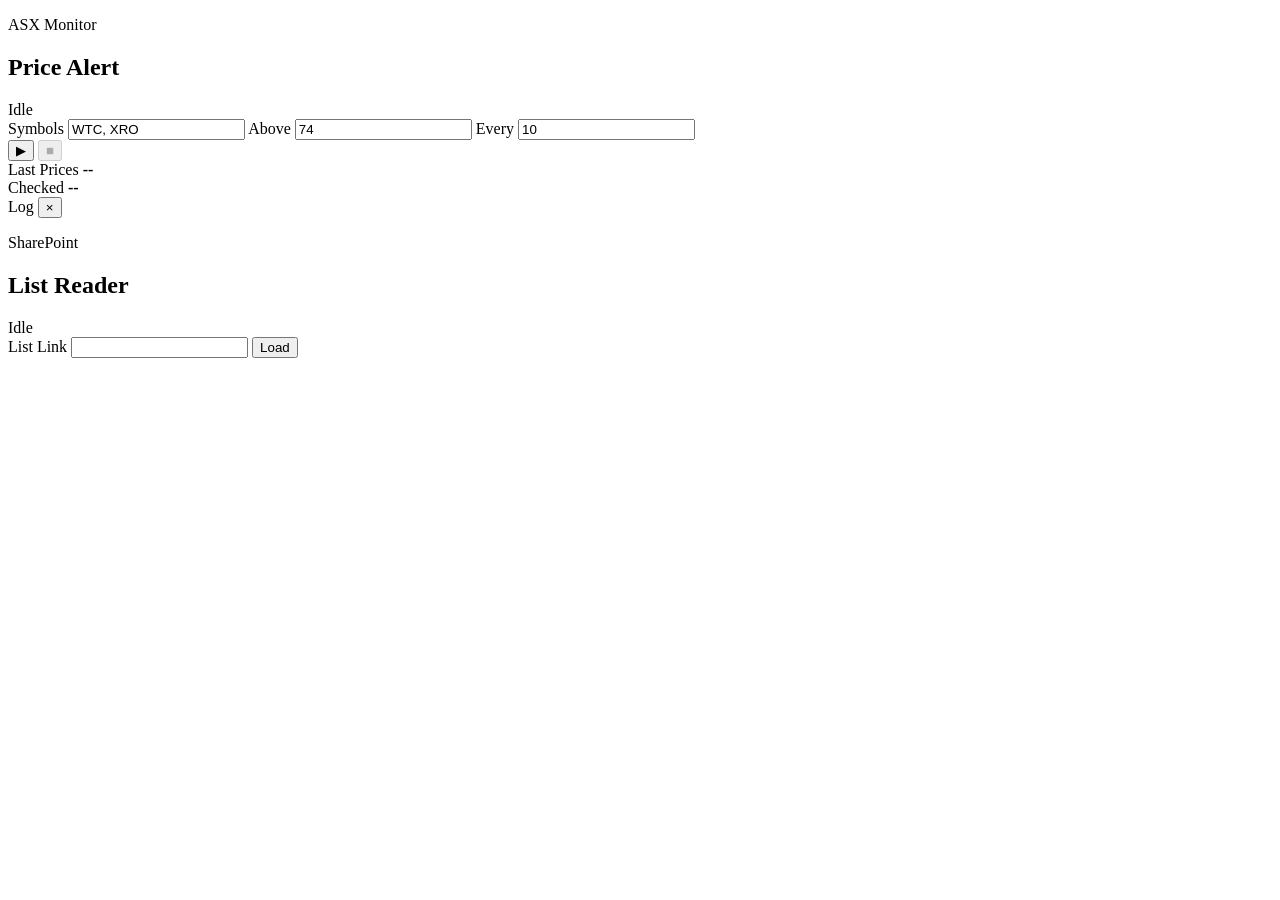
==== ASX Stock tracker/index.html @ 2419268d "Rename index.html to ASX Stock tracker/index.html" ====
<!doctype html>
<html lang="en">
<head>
  <meta charset="utf-8">
  <meta name="viewport" content="width=device-width, initial-scale=1">
  <title>ASX Price Monitor</title>
  <link rel="stylesheet" href="styles.css?v=20260626-7">
</head>
<body>
  <main class="app-shell">
    <section class="monitor-panel" aria-labelledby="app-title">
      <div class="panel-header">
        <div>
          <p class="eyebrow">ASX Monitor</p>
          <h1 id="app-title">Price Alert</h1>
        </div>
        <div class="status-pill" id="status-pill">Idle</div>
      </div>

      <form id="settings-form" class="settings-grid">
        <label>
          <span>Symbols</span>
          <input id="symbol-input" name="symbol" value="WTC, XRO" autocomplete="off" spellcheck="false">
        </label>

        <label>
          <span>Above</span>
          <input id="threshold-input" name="threshold" type="number" value="74" min="0" step="0.01">
        </label>

        <label>
          <span>Every</span>
          <input id="interval-input" name="interval" type="number" value="10" min="10" step="1">
        </label>

        <div class="actions" aria-label="Monitor controls">
          <button id="start-button" type="submit" title="Start monitoring" aria-label="Start monitoring">
            <span aria-hidden="true">▶</span>
          </button>
          <button id="stop-button" type="button" title="Stop monitoring" aria-label="Stop monitoring" disabled>
            <span aria-hidden="true">■</span>
          </button>
        </div>
      </form>

      <div class="price-strip" aria-live="polite">
        <div>
          <span class="metric-label">Last Prices</span>
          <strong id="price-output">--</strong>
        </div>
        <div>
          <span class="metric-label">Checked</span>
          <strong id="checked-output">--</strong>
        </div>
      </div>

      <div id="alert-banner" class="alert-banner" hidden></div>

      <section class="log-panel" aria-label="Monitor log">
        <div class="log-header">
          <span>Log</span>
          <button id="clear-log-button" type="button" title="Clear log" aria-label="Clear log">×</button>
        </div>
        <ol id="log-output"></ol>
      </section>
    </section>

    <section class="sharepoint-panel" aria-labelledby="sharepoint-title">
        <div class="panel-header">
          <div>
            <p class="eyebrow">SharePoint</p>
            <h2 id="sharepoint-title">List Reader</h2>
          </div>
          <div class="status-pill" id="sharepoint-status">Idle</div>
        </div>

        <form id="sharepoint-form" class="sharepoint-form">
          <label>
            <span>List Link</span>
            <input id="sharepoint-link-input" name="sharepointLink" type="url" autocomplete="off" spellcheck="false">
          </label>

          <button id="sharepoint-load-button" type="submit">Load</button>
        </form>

        <div id="sharepoint-message" class="sharepoint-message" hidden></div>
        <div class="sharepoint-table-wrap">
          <table id="sharepoint-table"></table>
        </div>
    </section>
  </main>

  <script src="app.js?v=20260626-7"></script>
</body>
</html>
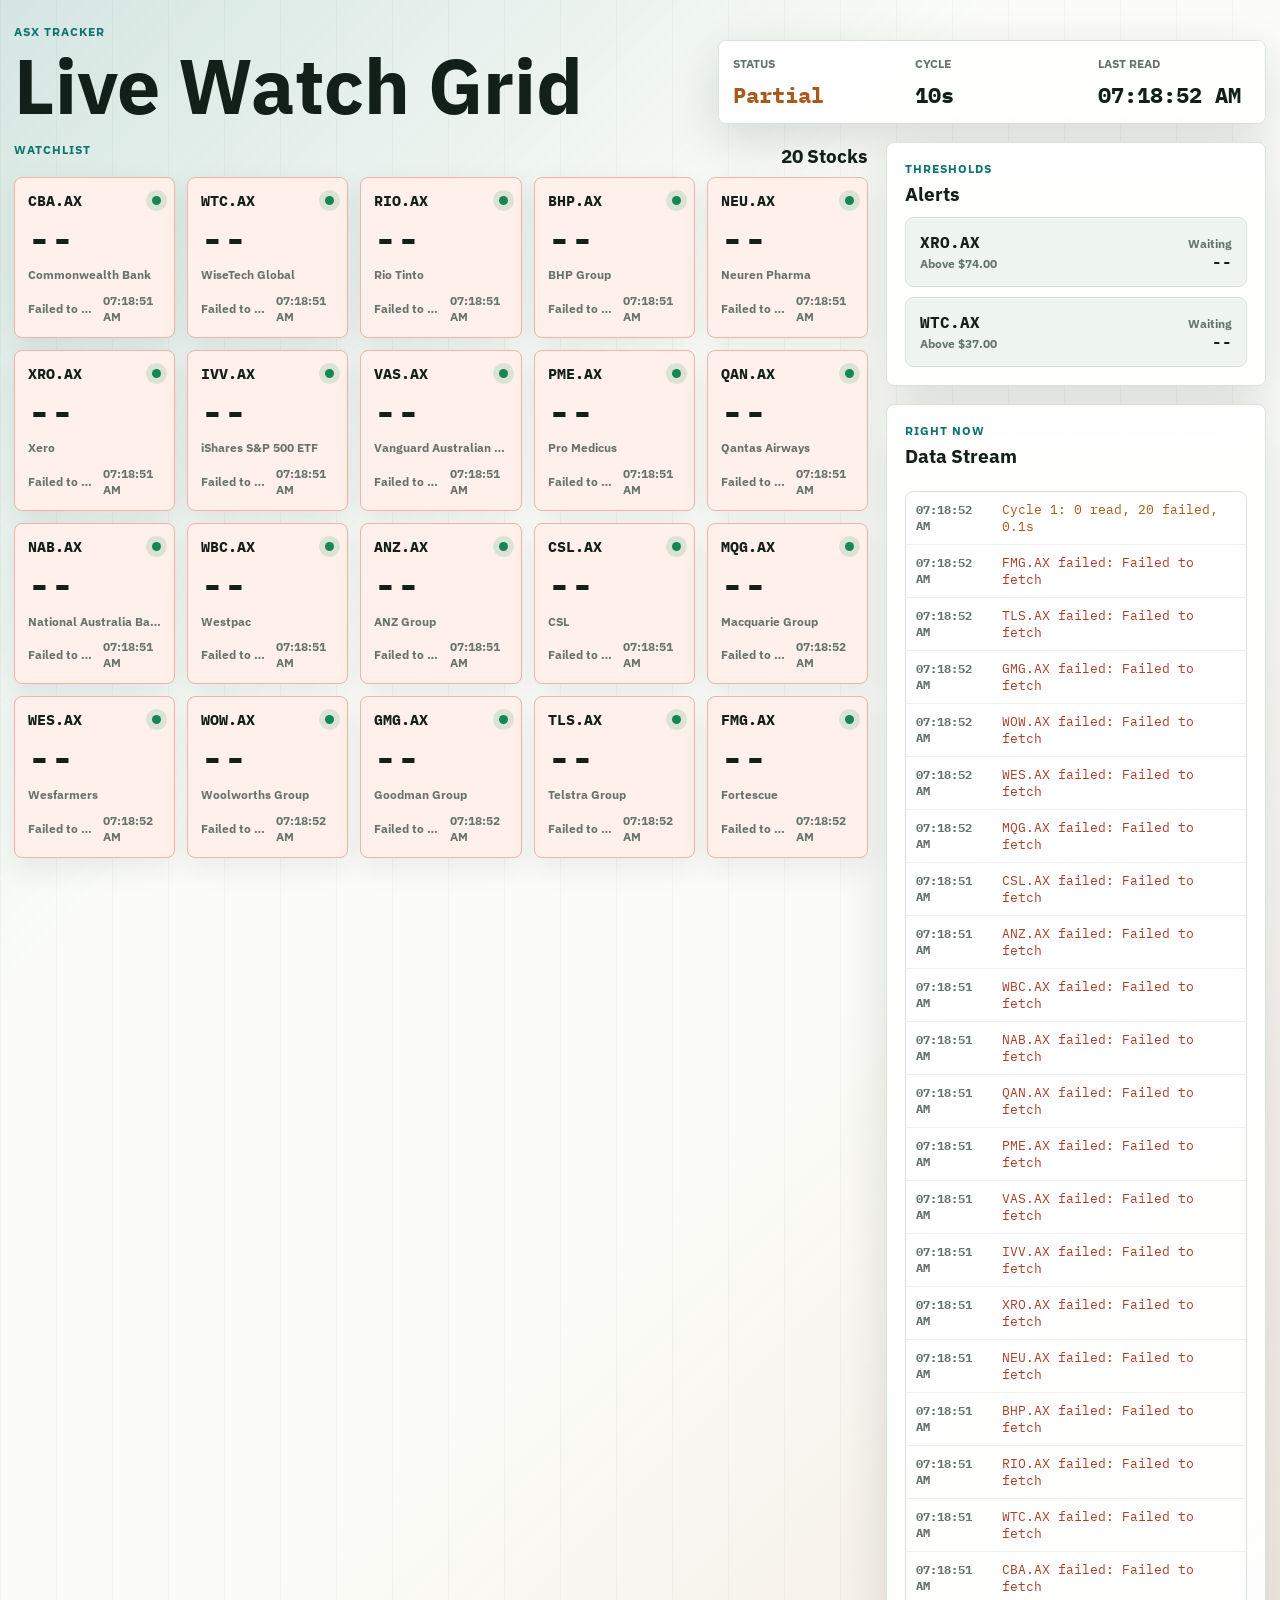
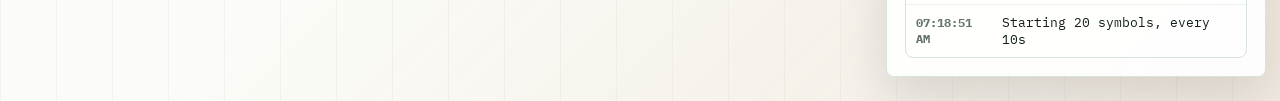
==== commit 9d05648d: "patch 9" ====
--- a/ASX Stock tracker/index.html
+++ b/ASX Stock tracker/index.html
@@ -3,93 +3,63 @@
 <head>
   <meta charset="utf-8">
   <meta name="viewport" content="width=device-width, initial-scale=1">
-  <title>ASX Price Monitor</title>
-  <link rel="stylesheet" href="styles.css?v=20260626-7">
+  <title>ASX Stock Tracker</title>
+  <link rel="preconnect" href="https://fonts.googleapis.com">
+  <link rel="preconnect" href="https://fonts.gstatic.com" crossorigin>
+  <link href="https://fonts.googleapis.com/css2?family=IBM+Plex+Mono:wght@500;600;700&family=IBM+Plex+Sans:wght@500;600;700;800&display=swap" rel="stylesheet">
+  <link rel="stylesheet" href="styles.css?v=20260628-1">
+  <script type="module" src="app.js?v=20260628-1"></script>
 </head>
 <body>
-  <main class="app-shell">
-    <section class="monitor-panel" aria-labelledby="app-title">
-      <div class="panel-header">
+  <main class="dashboard-shell">
+    <header class="top-bar">
+      <div>
+        <p class="eyebrow">ASX Tracker</p>
+        <h1>Live Watch Grid</h1>
+      </div>
+      <div class="run-strip" aria-live="polite">
         <div>
-          <p class="eyebrow">ASX Monitor</p>
-          <h1 id="app-title">Price Alert</h1>
-        </div>
-        <div class="status-pill" id="status-pill">Idle</div>
-      </div>
-
-      <form id="settings-form" class="settings-grid">
-        <label>
-          <span>Symbols</span>
-          <input id="symbol-input" name="symbol" value="WTC, XRO" autocomplete="off" spellcheck="false">
-        </label>
-
-        <label>
-          <span>Above</span>
-          <input id="threshold-input" name="threshold" type="number" value="74" min="0" step="0.01">
-        </label>
-
-        <label>
-          <span>Every</span>
-          <input id="interval-input" name="interval" type="number" value="10" min="10" step="1">
-        </label>
-
-        <div class="actions" aria-label="Monitor controls">
-          <button id="start-button" type="submit" title="Start monitoring" aria-label="Start monitoring">
-            <span aria-hidden="true">▶</span>
-          </button>
-          <button id="stop-button" type="button" title="Stop monitoring" aria-label="Stop monitoring" disabled>
-            <span aria-hidden="true">■</span>
-          </button>
-        </div>
-      </form>
-
-      <div class="price-strip" aria-live="polite">
-        <div>
-          <span class="metric-label">Last Prices</span>
-          <strong id="price-output">--</strong>
+          <span>Status</span>
+          <strong id="run-status">Starting</strong>
         </div>
         <div>
-          <span class="metric-label">Checked</span>
-          <strong id="checked-output">--</strong>
+          <span>Cycle</span>
+          <strong>10s</strong>
+        </div>
+        <div>
+          <span>Last Read</span>
+          <strong id="last-read-output">--</strong>
         </div>
       </div>
+    </header>
 
-      <div id="alert-banner" class="alert-banner" hidden></div>
+    <div class="dashboard-layout">
+      <section class="stock-board" aria-labelledby="stock-grid-title">
+        <div class="section-heading">
+          <p class="eyebrow">Watchlist</p>
+          <h2 id="stock-grid-title">20 Stocks</h2>
+        </div>
+        <div id="stock-grid" class="stock-grid" aria-live="polite"></div>
+      </section>
 
-      <section class="log-panel" aria-label="Monitor log">
-        <div class="log-header">
-          <span>Log</span>
-          <button id="clear-log-button" type="button" title="Clear log" aria-label="Clear log">×</button>
-        </div>
-        <ol id="log-output"></ol>
-      </section>
-    </section>
+      <aside class="side-rail">
+        <section class="alert-panel" aria-labelledby="alert-title">
+          <div class="section-heading compact">
+            <p class="eyebrow">Thresholds</p>
+            <h2 id="alert-title">Alerts</h2>
+          </div>
+          <div id="alert-list" class="alert-list" aria-live="polite"></div>
+        </section>
 
-    <section class="sharepoint-panel" aria-labelledby="sharepoint-title">
-        <div class="panel-header">
-          <div>
-            <p class="eyebrow">SharePoint</p>
-            <h2 id="sharepoint-title">List Reader</h2>
+        <section class="stream-panel" aria-labelledby="stream-title">
+          <div class="section-heading compact">
+            <p class="eyebrow">Right Now</p>
+            <h2 id="stream-title">Data Stream</h2>
           </div>
-          <div class="status-pill" id="sharepoint-status">Idle</div>
-        </div>
-
-        <form id="sharepoint-form" class="sharepoint-form">
-          <label>
-            <span>List Link</span>
-            <input id="sharepoint-link-input" name="sharepointLink" type="url" autocomplete="off" spellcheck="false">
-          </label>
-
-          <button id="sharepoint-load-button" type="submit">Load</button>
-        </form>
-
-        <div id="sharepoint-message" class="sharepoint-message" hidden></div>
-        <div class="sharepoint-table-wrap">
-          <table id="sharepoint-table"></table>
-        </div>
-    </section>
+          <ol id="stream-log" class="stream-log" aria-live="polite"></ol>
+        </section>
+      </aside>
+    </div>
   </main>
-
-  <script src="app.js?v=20260626-7"></script>
 </body>
-</html>
+</html>
--- a/ASX Stock tracker/styles.css
+++ b/ASX Stock tracker/styles.css
@@ -0,0 +1,384 @@
+:root {
+  color-scheme: light;
+  --ink: #132019;
+  --muted: #65756b;
+  --line: #d9e3dd;
+  --paper: #fbfcf8;
+  --panel: rgba(255, 255, 255, 0.92);
+  --tile: #ffffff;
+  --wash: #eef5ef;
+  --green: #168557;
+  --green-soft: rgba(31, 161, 93, 0.22);
+  --teal: #0c746d;
+  --amber: #a75a1b;
+  --amber-soft: #fff3df;
+  --red: #a83f2b;
+  --red-soft: #fff0eb;
+  --shadow: 0 18px 50px rgba(19, 32, 25, 0.14);
+  font-family: "IBM Plex Sans", "Trebuchet MS", sans-serif;
+  background: #f3f6ef;
+  color: var(--ink);
+}
+
+* {
+  box-sizing: border-box;
+}
+
+body {
+  min-height: 100vh;
+  margin: 0;
+  background:
+    linear-gradient(135deg, rgba(12, 116, 109, 0.16), transparent 34%),
+    linear-gradient(315deg, rgba(186, 104, 49, 0.12), transparent 38%),
+    repeating-linear-gradient(90deg, rgba(19, 32, 25, 0.035) 0 1px, transparent 1px 56px),
+    var(--paper);
+}
+
+.dashboard-shell {
+  width: min(1500px, calc(100% - 28px));
+  min-height: 100vh;
+  margin: 0 auto;
+  padding: 24px 0;
+}
+
+.top-bar {
+  display: grid;
+  grid-template-columns: minmax(260px, 1fr) minmax(420px, 0.8fr);
+  gap: 18px;
+  align-items: end;
+  margin-bottom: 18px;
+}
+
+.eyebrow {
+  margin: 0 0 8px;
+  color: var(--teal);
+  font-size: 0.76rem;
+  font-weight: 800;
+  letter-spacing: 0.08em;
+  text-transform: uppercase;
+}
+
+h1,
+h2 {
+  margin: 0;
+  line-height: 1;
+  letter-spacing: 0;
+}
+
+h1 {
+  font-size: clamp(2.4rem, 6vw, 5.5rem);
+}
+
+h2 {
+  font-size: 1.2rem;
+}
+
+.run-strip,
+.alert-panel,
+.stream-panel {
+  border: 1px solid var(--line);
+  border-radius: 8px;
+  background: var(--panel);
+  box-shadow: var(--shadow);
+}
+
+.run-strip {
+  display: grid;
+  grid-template-columns: repeat(3, minmax(0, 1fr));
+  gap: 1px;
+  overflow: hidden;
+}
+
+.run-strip div {
+  display: grid;
+  gap: 6px;
+  min-height: 82px;
+  padding: 14px;
+  background: rgba(255, 255, 255, 0.74);
+}
+
+.run-strip span,
+.stream-time,
+.stock-name,
+.stock-status,
+.stock-time,
+.alert-row span {
+  color: var(--muted);
+  font-size: 0.78rem;
+  font-weight: 700;
+}
+
+.run-strip span {
+  text-transform: uppercase;
+}
+
+.run-strip strong {
+  align-self: end;
+  font-family: "IBM Plex Mono", monospace;
+  font-size: 1.35rem;
+}
+
+#run-status[data-state="reading"] {
+  color: var(--teal);
+}
+
+#run-status[data-state="live"] {
+  color: var(--green);
+}
+
+#run-status[data-state="warn"] {
+  color: var(--amber);
+}
+
+.dashboard-layout {
+  display: grid;
+  grid-template-columns: minmax(0, 1fr) minmax(320px, 380px);
+  gap: 18px;
+  align-items: stretch;
+}
+
+.stock-board {
+  min-width: 0;
+}
+
+.section-heading {
+  display: flex;
+  align-items: end;
+  justify-content: space-between;
+  gap: 16px;
+  margin-bottom: 12px;
+}
+
+.section-heading.compact {
+  display: block;
+}
+
+.stock-grid {
+  display: grid;
+  grid-template-columns: repeat(auto-fill, minmax(148px, 1fr));
+  gap: 12px;
+}
+
+.stock-tile {
+  position: relative;
+  display: flex;
+  aspect-ratio: 1 / 1;
+  min-width: 0;
+  flex-direction: column;
+  justify-content: space-between;
+  overflow: hidden;
+  border: 1px solid var(--line);
+  border-radius: 8px;
+  background: var(--tile);
+  padding: 13px;
+  box-shadow: 0 10px 28px rgba(19, 32, 25, 0.08);
+}
+
+.stock-tile::before {
+  position: absolute;
+  inset: 0;
+  pointer-events: none;
+  content: "";
+  opacity: 0;
+}
+
+.stock-tile.is-reading::before {
+  animation: read-flash 900ms ease-out;
+  background: var(--green-soft);
+}
+
+.stock-tile.has-error {
+  border-color: #efb4a5;
+  background: var(--red-soft);
+}
+
+.tile-topline,
+.tile-footline {
+  display: flex;
+  align-items: center;
+  justify-content: space-between;
+  gap: 8px;
+}
+
+.stock-symbol {
+  font-family: "IBM Plex Mono", monospace;
+  font-size: 0.92rem;
+  font-weight: 800;
+}
+
+.read-dot {
+  width: 9px;
+  height: 9px;
+  flex: 0 0 auto;
+  border-radius: 50%;
+  background: #b9c8bf;
+}
+
+.stock-tile.is-reading .read-dot {
+  background: var(--green);
+  box-shadow: 0 0 0 6px rgba(31, 161, 93, 0.16);
+}
+
+.stock-price {
+  display: block;
+  margin-bottom: 8px;
+  font-family: "IBM Plex Mono", monospace;
+  font-size: clamp(1.7rem, 3vw, 2.45rem);
+  line-height: 1;
+  letter-spacing: 0;
+}
+
+.stock-name {
+  display: block;
+  overflow: hidden;
+  text-overflow: ellipsis;
+  white-space: nowrap;
+}
+
+.stock-status,
+.stock-time {
+  min-width: 0;
+}
+
+.stock-status {
+  overflow: hidden;
+  text-overflow: ellipsis;
+  white-space: nowrap;
+}
+
+.side-rail {
+  display: grid;
+  min-height: calc(100vh - 150px);
+  grid-template-rows: auto minmax(0, 1fr);
+  gap: 18px;
+}
+
+.alert-panel,
+.stream-panel {
+  padding: 18px;
+}
+
+.alert-list {
+  display: grid;
+  gap: 10px;
+  margin-top: 14px;
+}
+
+.alert-row {
+  display: grid;
+  grid-template-columns: 1fr auto;
+  gap: 14px;
+  align-items: center;
+  padding: 14px;
+  border: 1px solid var(--line);
+  border-radius: 8px;
+  background: var(--wash);
+}
+
+.alert-row strong {
+  display: block;
+  font-family: "IBM Plex Mono", monospace;
+}
+
+.alert-row.is-crossed {
+  border-color: #efb4a5;
+  background: var(--red-soft);
+}
+
+.alert-row.is-crossed .alert-state,
+.alert-row.is-crossed .alert-price {
+  color: var(--red);
+}
+
+.alert-row > div:last-child {
+  text-align: right;
+}
+
+.stream-panel {
+  display: flex;
+  min-height: 0;
+  flex-direction: column;
+}
+
+.stream-log {
+  min-height: 0;
+  max-height: 100%;
+  margin: 14px 0 0;
+  padding: 0;
+  overflow: auto;
+  list-style: none;
+  border: 1px solid var(--line);
+  border-radius: 8px;
+  background: rgba(255, 255, 255, 0.78);
+}
+
+.stream-log li {
+  display: grid;
+  grid-template-columns: 76px 1fr;
+  gap: 10px;
+  padding: 9px 10px;
+  border-bottom: 1px solid #edf2ee;
+  font-family: "IBM Plex Mono", monospace;
+  font-size: 0.82rem;
+}
+
+.stream-log li:last-child {
+  border-bottom: 0;
+}
+
+.stream-log li[data-state="error"] {
+  color: var(--red);
+}
+
+.stream-log li[data-state="warn"] {
+  color: var(--amber);
+}
+
+@keyframes read-flash {
+  0% {
+    opacity: 0;
+  }
+  12% {
+    opacity: 1;
+  }
+  100% {
+    opacity: 0;
+  }
+}
+
+@media (max-width: 1080px) {
+  .top-bar,
+  .dashboard-layout {
+    grid-template-columns: 1fr;
+  }
+
+  .side-rail {
+    min-height: 0;
+    grid-template-columns: 1fr 1fr;
+    grid-template-rows: auto;
+  }
+}
+
+@media (max-width: 720px) {
+  .dashboard-shell {
+    width: min(100% - 18px, 1500px);
+    padding: 10px 0;
+  }
+
+  .run-strip,
+  .side-rail {
+    grid-template-columns: 1fr;
+  }
+
+  .stock-grid {
+    grid-template-columns: repeat(2, minmax(0, 1fr));
+  }
+
+  .stock-tile {
+    padding: 11px;
+  }
+
+  .stock-price {
+    font-size: 1.55rem;
+  }
+}
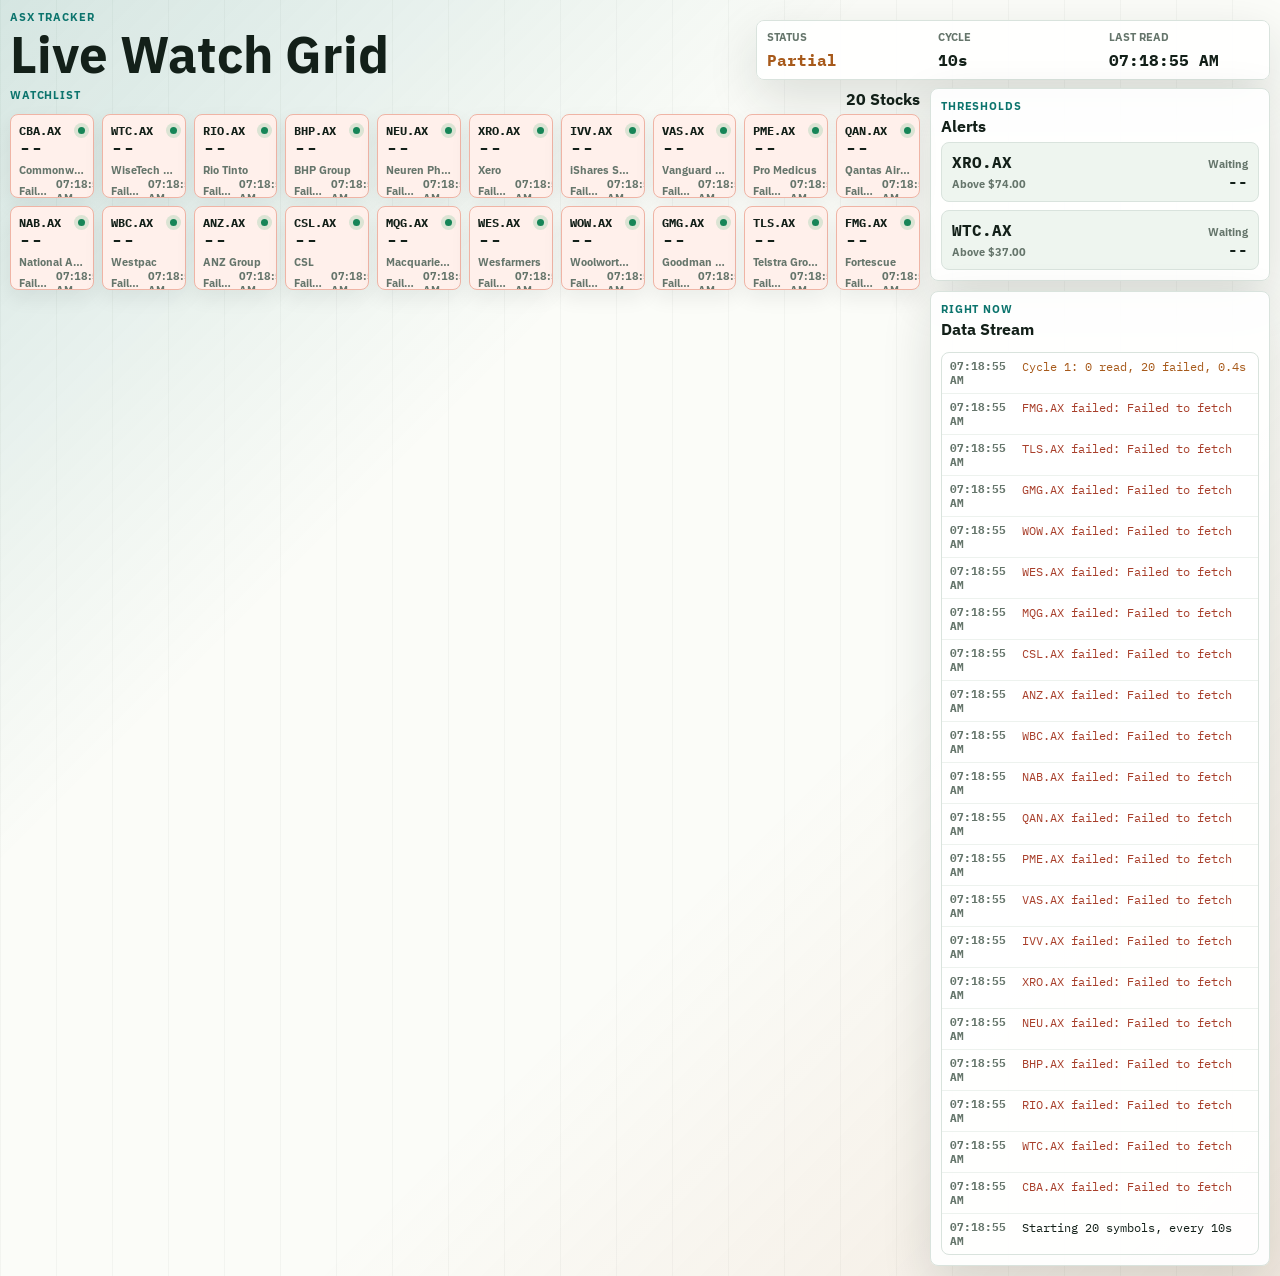
==== commit dd362fb5: "patch 10" ====
--- a/ASX Stock tracker/index.html
+++ b/ASX Stock tracker/index.html
@@ -7,8 +7,8 @@
   <link rel="preconnect" href="https://fonts.googleapis.com">
   <link rel="preconnect" href="https://fonts.gstatic.com" crossorigin>
   <link href="https://fonts.googleapis.com/css2?family=IBM+Plex+Mono:wght@500;600;700&family=IBM+Plex+Sans:wght@500;600;700;800&display=swap" rel="stylesheet">
-  <link rel="stylesheet" href="styles.css?v=20260628-1">
-  <script type="module" src="app.js?v=20260628-1"></script>
+  <link rel="stylesheet" href="styles.css?v=20260628-2">
+  <script type="module" src="app.js?v=20260628-2"></script>
 </head>
 <body>
   <main class="dashboard-shell">
--- a/ASX Stock tracker/styles.css
+++ b/ASX Stock tracker/styles.css
@@ -35,24 +35,24 @@
 }
 
 .dashboard-shell {
-  width: min(1500px, calc(100% - 28px));
+  width: min(1620px, calc(100% - 20px));
   min-height: 100vh;
   margin: 0 auto;
-  padding: 24px 0;
+  padding: 10px 0;
 }
 
 .top-bar {
   display: grid;
-  grid-template-columns: minmax(260px, 1fr) minmax(420px, 0.8fr);
-  gap: 18px;
+  grid-template-columns: minmax(220px, 1fr) minmax(360px, 0.7fr);
+  gap: 12px;
   align-items: end;
-  margin-bottom: 18px;
+  margin-bottom: 8px;
 }
 
 .eyebrow {
-  margin: 0 0 8px;
+  margin: 0 0 5px;
   color: var(--teal);
-  font-size: 0.76rem;
+  font-size: 0.68rem;
   font-weight: 800;
   letter-spacing: 0.08em;
   text-transform: uppercase;
@@ -66,11 +66,11 @@
 }
 
 h1 {
-  font-size: clamp(2.4rem, 6vw, 5.5rem);
+  font-size: clamp(2rem, 4vw, 3.6rem);
 }
 
 h2 {
-  font-size: 1.2rem;
+  font-size: 1rem;
 }
 
 .run-strip,
@@ -91,9 +91,9 @@
 
 .run-strip div {
   display: grid;
-  gap: 6px;
-  min-height: 82px;
-  padding: 14px;
+  gap: 4px;
+  min-height: 58px;
+  padding: 9px 10px;
   background: rgba(255, 255, 255, 0.74);
 }
 
@@ -104,7 +104,7 @@
 .stock-time,
 .alert-row span {
   color: var(--muted);
-  font-size: 0.78rem;
+  font-size: 0.7rem;
   font-weight: 700;
 }
 
@@ -115,7 +115,7 @@
 .run-strip strong {
   align-self: end;
   font-family: "IBM Plex Mono", monospace;
-  font-size: 1.35rem;
+  font-size: 1.02rem;
 }
 
 #run-status[data-state="reading"] {
@@ -132,8 +132,8 @@
 
 .dashboard-layout {
   display: grid;
-  grid-template-columns: minmax(0, 1fr) minmax(320px, 380px);
-  gap: 18px;
+  grid-template-columns: minmax(0, 1fr) minmax(290px, 340px);
+  gap: 10px;
   align-items: stretch;
 }
 
@@ -145,8 +145,8 @@
   display: flex;
   align-items: end;
   justify-content: space-between;
-  gap: 16px;
-  margin-bottom: 12px;
+  gap: 10px;
+  margin-bottom: 7px;
 }
 
 .section-heading.compact {
@@ -155,8 +155,8 @@
 
 .stock-grid {
   display: grid;
-  grid-template-columns: repeat(auto-fill, minmax(148px, 1fr));
-  gap: 12px;
+  grid-template-columns: repeat(10, minmax(0, 1fr));
+  gap: 8px;
 }
 
 .stock-tile {
@@ -170,8 +170,8 @@
   border: 1px solid var(--line);
   border-radius: 8px;
   background: var(--tile);
-  padding: 13px;
-  box-shadow: 0 10px 28px rgba(19, 32, 25, 0.08);
+  padding: 8px;
+  box-shadow: 0 8px 20px rgba(19, 32, 25, 0.07);
 }
 
 .stock-tile::before {
@@ -197,18 +197,18 @@
   display: flex;
   align-items: center;
   justify-content: space-between;
-  gap: 8px;
+  gap: 6px;
 }
 
 .stock-symbol {
   font-family: "IBM Plex Mono", monospace;
-  font-size: 0.92rem;
+  font-size: 0.76rem;
   font-weight: 800;
 }
 
 .read-dot {
-  width: 9px;
-  height: 9px;
+  width: 7px;
+  height: 7px;
   flex: 0 0 auto;
   border-radius: 50%;
   background: #b9c8bf;
@@ -216,14 +216,14 @@
 
 .stock-tile.is-reading .read-dot {
   background: var(--green);
-  box-shadow: 0 0 0 6px rgba(31, 161, 93, 0.16);
+  box-shadow: 0 0 0 4px rgba(31, 161, 93, 0.16);
 }
 
 .stock-price {
   display: block;
-  margin-bottom: 8px;
-  font-family: "IBM Plex Mono", monospace;
-  font-size: clamp(1.7rem, 3vw, 2.45rem);
+  margin-bottom: 5px;
+  font-family: "IBM Plex Mono", monospace;
+  font-size: clamp(1.05rem, 1.55vw, 1.55rem);
   line-height: 1;
   letter-spacing: 0;
 }
@@ -248,28 +248,28 @@
 
 .side-rail {
   display: grid;
-  min-height: calc(100vh - 150px);
+  min-height: calc(100vh - 86px);
   grid-template-rows: auto minmax(0, 1fr);
-  gap: 18px;
+  gap: 10px;
 }
 
 .alert-panel,
 .stream-panel {
-  padding: 18px;
+  padding: 10px;
 }
 
 .alert-list {
   display: grid;
+  gap: 8px;
+  margin-top: 8px;
+}
+
+.alert-row {
+  display: grid;
+  grid-template-columns: 1fr auto;
   gap: 10px;
-  margin-top: 14px;
-}
-
-.alert-row {
-  display: grid;
-  grid-template-columns: 1fr auto;
-  gap: 14px;
   align-items: center;
-  padding: 14px;
+  padding: 9px 10px;
   border: 1px solid var(--line);
   border-radius: 8px;
   background: var(--wash);
@@ -303,7 +303,7 @@
 .stream-log {
   min-height: 0;
   max-height: 100%;
-  margin: 14px 0 0;
+  margin: 8px 0 0;
   padding: 0;
   overflow: auto;
   list-style: none;
@@ -314,12 +314,12 @@
 
 .stream-log li {
   display: grid;
-  grid-template-columns: 76px 1fr;
-  gap: 10px;
-  padding: 9px 10px;
+  grid-template-columns: 64px 1fr;
+  gap: 8px;
+  padding: 6px 8px;
   border-bottom: 1px solid #edf2ee;
   font-family: "IBM Plex Mono", monospace;
-  font-size: 0.82rem;
+  font-size: 0.72rem;
 }
 
 .stream-log li:last-child {
@@ -357,6 +357,10 @@
     grid-template-columns: 1fr 1fr;
     grid-template-rows: auto;
   }
+
+  .stock-grid {
+    grid-template-columns: repeat(auto-fill, minmax(116px, 1fr));
+  }
 }
 
 @media (max-width: 720px) {
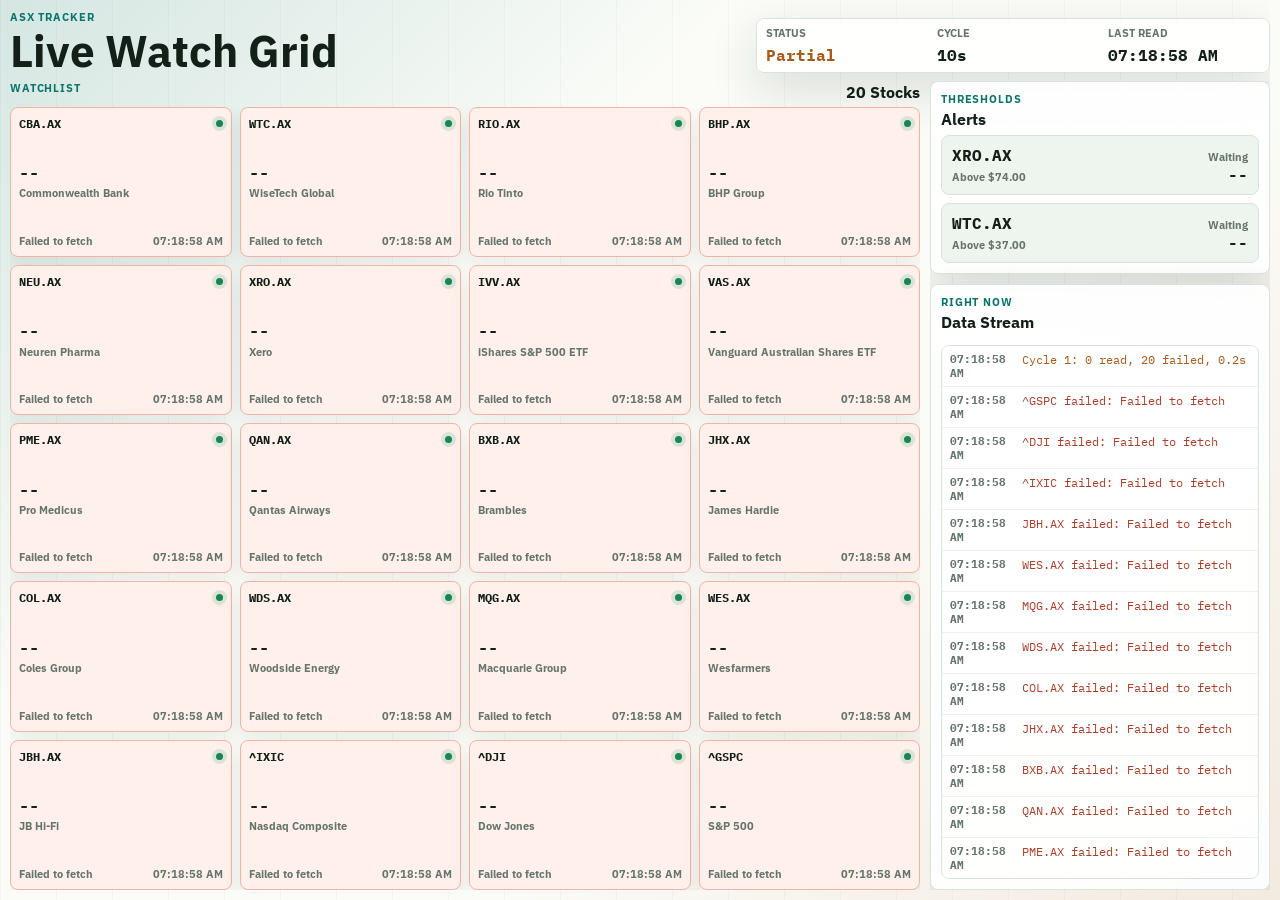
==== commit 86cbed79: "patch 11" ====
--- a/ASX Stock tracker/index.html
+++ b/ASX Stock tracker/index.html
@@ -7,8 +7,8 @@
   <link rel="preconnect" href="https://fonts.googleapis.com">
   <link rel="preconnect" href="https://fonts.gstatic.com" crossorigin>
   <link href="https://fonts.googleapis.com/css2?family=IBM+Plex+Mono:wght@500;600;700&family=IBM+Plex+Sans:wght@500;600;700;800&display=swap" rel="stylesheet">
-  <link rel="stylesheet" href="styles.css?v=20260628-2">
-  <script type="module" src="app.js?v=20260628-2"></script>
+  <link rel="stylesheet" href="styles.css?v=20260628-3">
+  <script type="module" src="app.js?v=20260628-3"></script>
 </head>
 <body>
   <main class="dashboard-shell">
--- a/ASX Stock tracker/styles.css
+++ b/ASX Stock tracker/styles.css
@@ -24,9 +24,15 @@
   box-sizing: border-box;
 }
 
+html {
+  height: 100%;
+  overflow: hidden;
+}
+
 body {
-  min-height: 100vh;
+  height: 100%;
   margin: 0;
+  overflow: hidden;
   background:
     linear-gradient(135deg, rgba(12, 116, 109, 0.16), transparent 34%),
     linear-gradient(315deg, rgba(186, 104, 49, 0.12), transparent 38%),
@@ -36,9 +42,12 @@
 
 .dashboard-shell {
   width: min(1620px, calc(100% - 20px));
-  min-height: 100vh;
+  height: 100vh;
   margin: 0 auto;
   padding: 10px 0;
+  display: grid;
+  grid-template-rows: auto minmax(0, 1fr);
+  overflow: hidden;
 }
 
 .top-bar {
@@ -47,6 +56,7 @@
   gap: 12px;
   align-items: end;
   margin-bottom: 8px;
+  min-height: 0;
 }
 
 .eyebrow {
@@ -66,7 +76,7 @@
 }
 
 h1 {
-  font-size: clamp(2rem, 4vw, 3.6rem);
+  font-size: clamp(1.7rem, 3.4vw, 3rem);
 }
 
 h2 {
@@ -92,8 +102,8 @@
 .run-strip div {
   display: grid;
   gap: 4px;
-  min-height: 58px;
-  padding: 9px 10px;
+  min-height: 50px;
+  padding: 7px 9px;
   background: rgba(255, 255, 255, 0.74);
 }
 
@@ -135,10 +145,14 @@
   grid-template-columns: minmax(0, 1fr) minmax(290px, 340px);
   gap: 10px;
   align-items: stretch;
+  min-height: 0;
 }
 
 .stock-board {
   min-width: 0;
+  min-height: 0;
+  display: grid;
+  grid-template-rows: auto minmax(0, 1fr);
 }
 
 .section-heading {
@@ -155,14 +169,17 @@
 
 .stock-grid {
   display: grid;
-  grid-template-columns: repeat(10, minmax(0, 1fr));
+  grid-template-columns: repeat(4, minmax(0, 1fr));
+  grid-template-rows: repeat(5, minmax(0, 1fr));
+  min-height: 0;
+  overflow: hidden;
   gap: 8px;
 }
 
 .stock-tile {
   position: relative;
   display: flex;
-  aspect-ratio: 1 / 1;
+  min-height: 0;
   min-width: 0;
   flex-direction: column;
   justify-content: space-between;
@@ -223,7 +240,7 @@
   display: block;
   margin-bottom: 5px;
   font-family: "IBM Plex Mono", monospace;
-  font-size: clamp(1.05rem, 1.55vw, 1.55rem);
+  font-size: clamp(1rem, 1.35vw, 1.35rem);
   line-height: 1;
   letter-spacing: 0;
 }
@@ -248,9 +265,11 @@
 
 .side-rail {
   display: grid;
-  min-height: calc(100vh - 86px);
+  height: 100%;
+  min-height: 0;
   grid-template-rows: auto minmax(0, 1fr);
   gap: 10px;
+  overflow: hidden;
 }
 
 .alert-panel,
@@ -297,12 +316,13 @@
 .stream-panel {
   display: flex;
   min-height: 0;
+  overflow: hidden;
   flex-direction: column;
 }
 
 .stream-log {
-  min-height: 0;
-  max-height: 100%;
+  flex: 1 1 auto;
+  min-height: 0;
   margin: 8px 0 0;
   padding: 0;
   overflow: auto;
@@ -347,6 +367,17 @@
 }
 
 @media (max-width: 1080px) {
+  html,
+  body {
+    overflow: auto;
+  }
+
+  .dashboard-shell {
+    height: auto;
+    min-height: 100vh;
+    overflow: visible;
+  }
+
   .top-bar,
   .dashboard-layout {
     grid-template-columns: 1fr;
@@ -359,7 +390,8 @@
   }
 
   .stock-grid {
-    grid-template-columns: repeat(auto-fill, minmax(116px, 1fr));
+    grid-template-columns: repeat(4, minmax(0, 1fr));
+    grid-template-rows: auto;
   }
 }
 
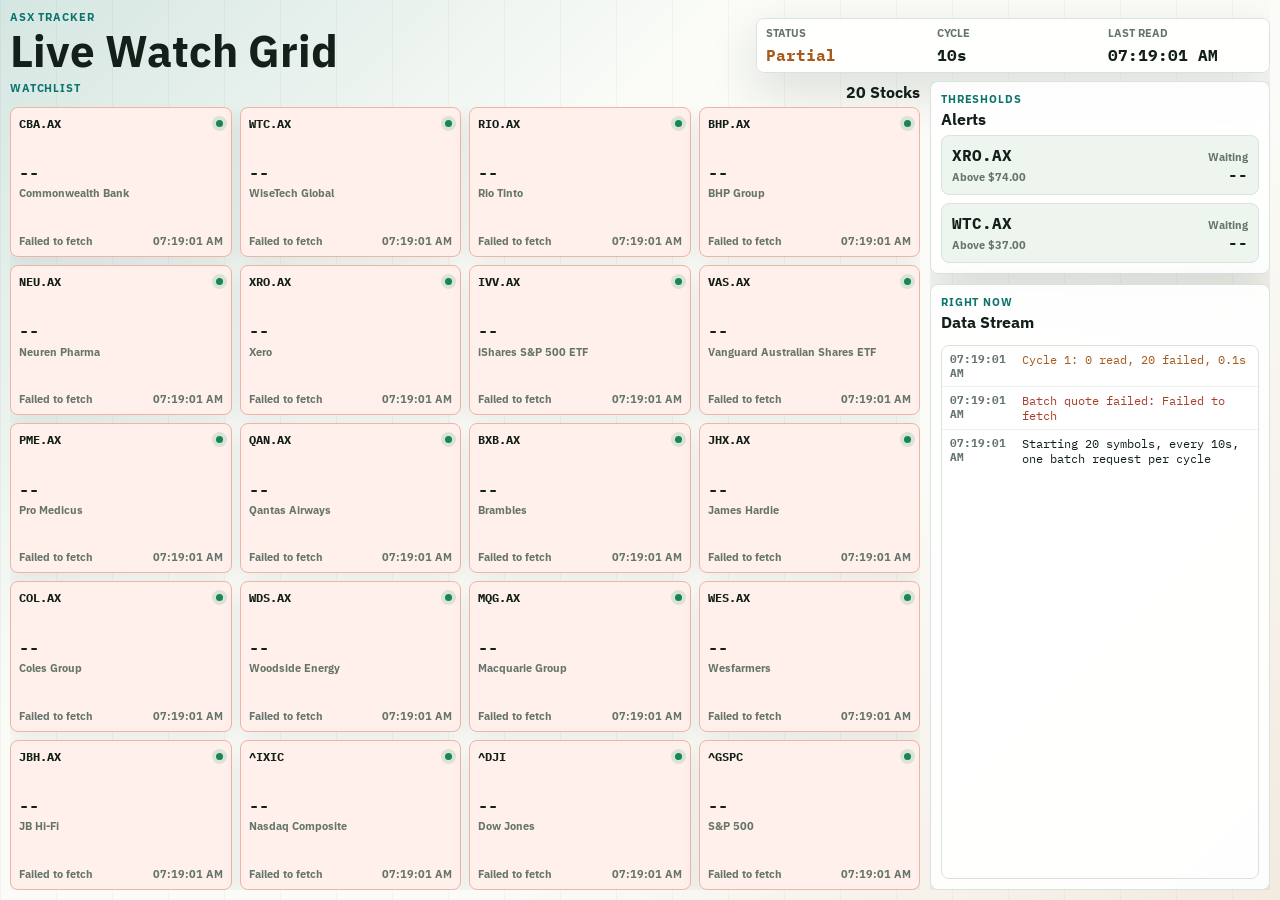
==== commit ad1383e9: "patch 12" ====
--- a/ASX Stock tracker/index.html
+++ b/ASX Stock tracker/index.html
@@ -7,8 +7,8 @@
   <link rel="preconnect" href="https://fonts.googleapis.com">
   <link rel="preconnect" href="https://fonts.gstatic.com" crossorigin>
   <link href="https://fonts.googleapis.com/css2?family=IBM+Plex+Mono:wght@500;600;700&family=IBM+Plex+Sans:wght@500;600;700;800&display=swap" rel="stylesheet">
-  <link rel="stylesheet" href="styles.css?v=20260628-3">
-  <script type="module" src="app.js?v=20260628-3"></script>
+  <link rel="stylesheet" href="styles.css?v=20260628-6">
+  <script type="module" src="app.js?v=20260628-6"></script>
 </head>
 <body>
   <main class="dashboard-shell">
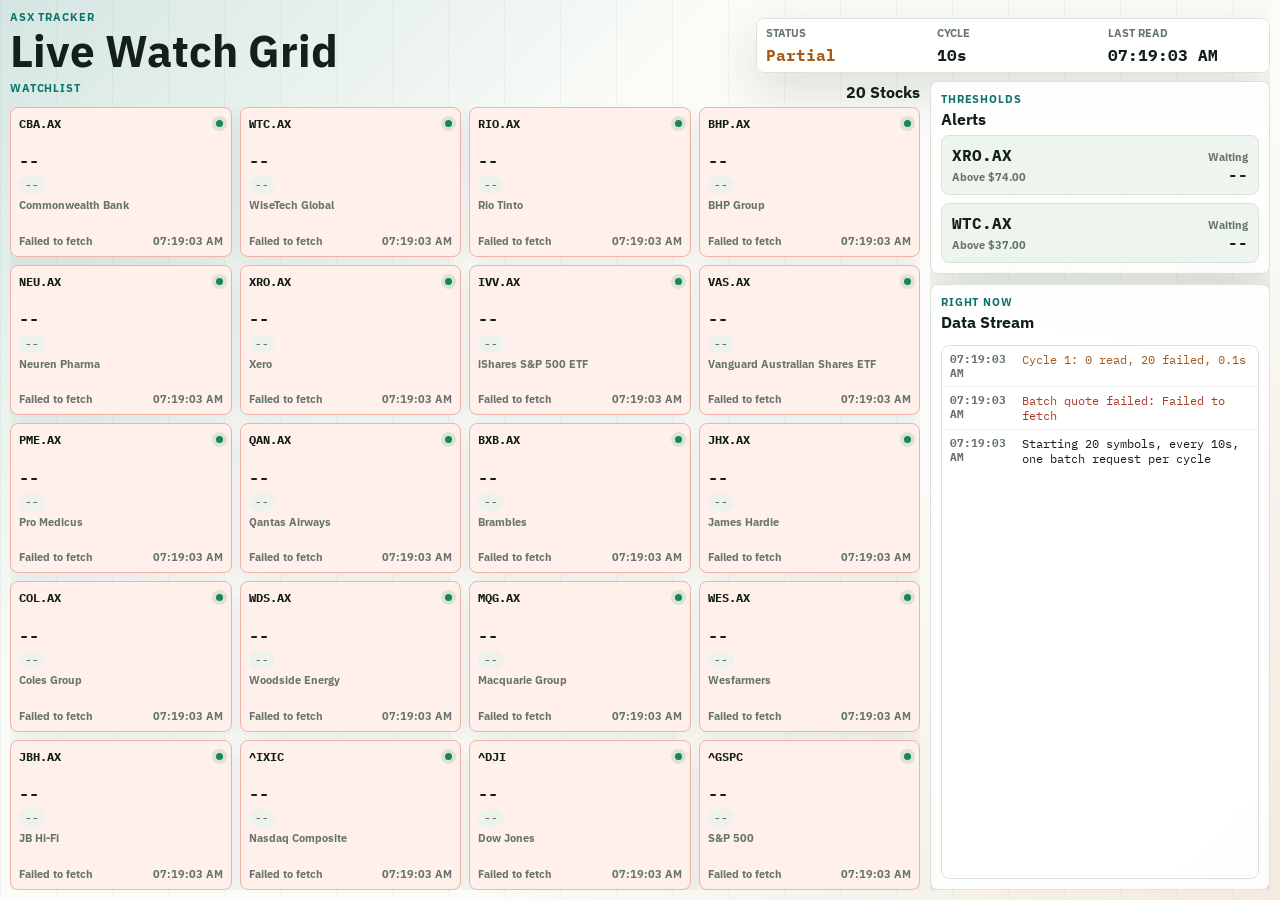
==== commit 09621274: "patch 13" ====
--- a/ASX Stock tracker/index.html
+++ b/ASX Stock tracker/index.html
@@ -7,8 +7,8 @@
   <link rel="preconnect" href="https://fonts.googleapis.com">
   <link rel="preconnect" href="https://fonts.gstatic.com" crossorigin>
   <link href="https://fonts.googleapis.com/css2?family=IBM+Plex+Mono:wght@500;600;700&family=IBM+Plex+Sans:wght@500;600;700;800&display=swap" rel="stylesheet">
-  <link rel="stylesheet" href="styles.css?v=20260628-6">
-  <script type="module" src="app.js?v=20260628-6"></script>
+  <link rel="stylesheet" href="styles.css?v=20260628-7">
+  <script type="module" src="app.js?v=20260628-7"></script>
 </head>
 <body>
   <main class="dashboard-shell">
--- a/ASX Stock tracker/styles.css
+++ b/ASX Stock tracker/styles.css
@@ -238,11 +238,33 @@
 
 .stock-price {
   display: block;
-  margin-bottom: 5px;
+  margin-bottom: 4px;
   font-family: "IBM Plex Mono", monospace;
   font-size: clamp(1rem, 1.35vw, 1.35rem);
   line-height: 1;
   letter-spacing: 0;
+}
+
+.stock-change {
+  display: inline-block;
+  margin-bottom: 4px;
+  padding: 2px 6px;
+  border-radius: 999px;
+  background: #eef2ed;
+  color: var(--muted);
+  font-family: "IBM Plex Mono", monospace;
+  font-size: 0.7rem;
+  font-weight: 800;
+}
+
+.stock-tile.is-up .stock-change {
+  background: rgba(22, 133, 87, 0.14);
+  color: var(--green);
+}
+
+.stock-tile.is-down .stock-change {
+  background: rgba(168, 63, 43, 0.12);
+  color: var(--red);
 }
 
 .stock-name {
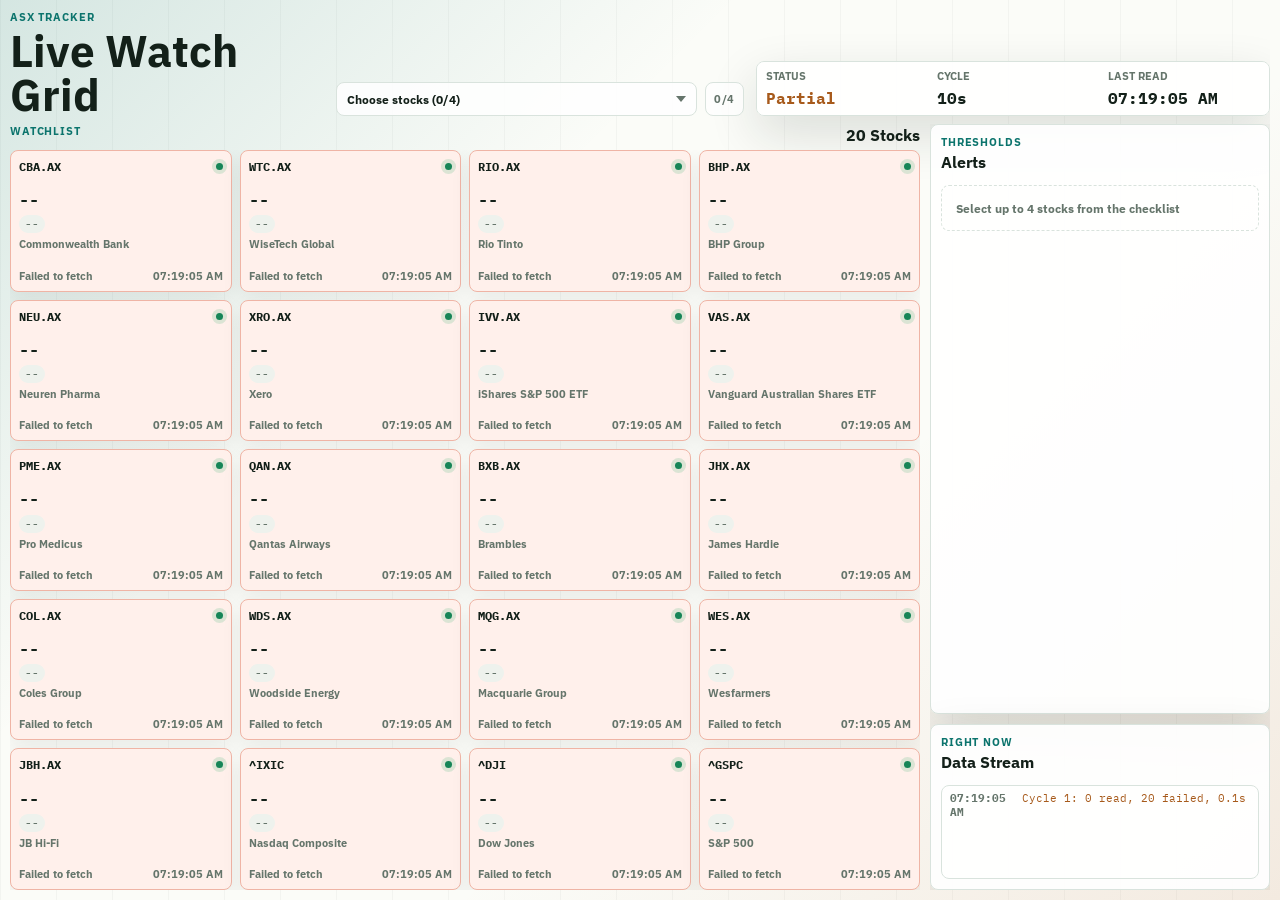
==== commit 7853a7c3: "patch 14 patch 14" ====
--- a/ASX Stock tracker/index.html
+++ b/ASX Stock tracker/index.html
@@ -7,15 +7,24 @@
   <link rel="preconnect" href="https://fonts.googleapis.com">
   <link rel="preconnect" href="https://fonts.gstatic.com" crossorigin>
   <link href="https://fonts.googleapis.com/css2?family=IBM+Plex+Mono:wght@500;600;700&family=IBM+Plex+Sans:wght@500;600;700;800&display=swap" rel="stylesheet">
-  <link rel="stylesheet" href="styles.css?v=20260628-7">
-  <script type="module" src="app.js?v=20260628-7"></script>
+  <link rel="stylesheet" href="styles.css?v=20260716-12">
+  <script type="module" src="app.js?v=20260716-8"></script>
 </head>
 <body>
   <main class="dashboard-shell">
     <header class="top-bar">
-      <div>
-        <p class="eyebrow">ASX Tracker</p>
-        <h1>Live Watch Grid</h1>
+      <div class="title-panel">
+        <div class="title-copy">
+          <p class="eyebrow">ASX Tracker</p>
+          <h1>Live Watch Grid</h1>
+        </div>
+        <div class="threshold-picker" aria-label="Select threshold stocks">
+          <details class="stock-checklist-menu">
+            <summary id="stock-checklist-summary">Choose stocks</summary>
+            <div id="stock-checklist" class="stock-checklist" role="group" aria-label="Threshold stock checklist"></div>
+          </details>
+          <span id="alert-count" class="threshold-count" aria-live="polite">0/4</span>
+        </div>
       </div>
       <div class="run-strip" aria-live="polite">
         <div>
--- a/ASX Stock tracker/styles.css
+++ b/ASX Stock tracker/styles.css
@@ -83,6 +83,151 @@
   font-size: 1rem;
 }
 
+.title-panel {
+  display: flex;
+  min-width: 0;
+  align-items: end;
+  justify-content: space-between;
+  gap: 14px;
+}
+
+.title-copy {
+  min-width: 180px;
+}
+
+.threshold-picker {
+  position: relative;
+  display: grid;
+  width: min(430px, 100%);
+  grid-template-columns: minmax(0, 1fr) auto;
+  gap: 8px;
+  align-items: end;
+}
+
+.stock-checklist-menu {
+  position: relative;
+  min-width: 0;
+}
+
+.stock-checklist-menu summary,
+.threshold-count {
+  min-height: 34px;
+  border: 1px solid var(--line);
+  border-radius: 8px;
+  font: inherit;
+}
+
+.stock-checklist-menu summary {
+  display: flex;
+  align-items: center;
+  justify-content: space-between;
+  gap: 10px;
+  overflow: hidden;
+  padding: 0 10px;
+  background: rgba(255, 255, 255, 0.86);
+  color: var(--ink);
+  cursor: pointer;
+  font-size: 0.78rem;
+  font-weight: 800;
+  list-style: none;
+  white-space: nowrap;
+  text-overflow: ellipsis;
+}
+
+.stock-checklist-menu summary::-webkit-details-marker {
+  display: none;
+}
+
+.stock-checklist-menu summary::after {
+  width: 0;
+  height: 0;
+  flex: 0 0 auto;
+  border-right: 5px solid transparent;
+  border-left: 5px solid transparent;
+  border-top: 6px solid var(--muted);
+  content: "";
+}
+
+.stock-checklist-menu[open] summary::after {
+  border-top: 0;
+  border-bottom: 6px solid var(--muted);
+}
+
+.stock-checklist {
+  position: absolute;
+  z-index: 20;
+  top: calc(100% + 6px);
+  right: 0;
+  display: grid;
+  width: min(360px, calc(100vw - 24px));
+  max-height: 312px;
+  gap: 3px;
+  overflow: auto;
+  padding: 8px;
+  border: 1px solid var(--line);
+  border-radius: 8px;
+  background: #fff;
+  box-shadow: var(--shadow);
+}
+
+.stock-check-option {
+  display: grid;
+  grid-template-columns: auto minmax(0, 1fr);
+  gap: 8px;
+  align-items: start;
+  padding: 7px;
+  border-radius: 7px;
+  cursor: pointer;
+}
+
+.stock-check-option:hover {
+  background: var(--wash);
+}
+
+.stock-check-option input {
+  margin-top: 2px;
+  accent-color: var(--teal);
+}
+
+.stock-check-option input:disabled + span {
+  opacity: 0.48;
+}
+
+.stock-check-option strong,
+.stock-check-option span span {
+  display: block;
+}
+
+.stock-check-option strong {
+  font-family: "IBM Plex Mono", monospace;
+  font-size: 0.74rem;
+}
+
+.stock-check-option span span {
+  overflow: hidden;
+  color: var(--muted);
+  font-size: 0.68rem;
+  font-weight: 700;
+  text-overflow: ellipsis;
+  white-space: nowrap;
+}
+
+.threshold-count {
+  color: var(--muted);
+  font-size: 0.66rem;
+  font-weight: 800;
+  letter-spacing: 0.06em;
+  text-transform: uppercase;
+}
+
+.threshold-count {
+  display: flex;
+  align-items: center;
+  justify-content: center;
+  padding: 0 8px;
+  background: rgba(255, 255, 255, 0.72);
+}
+
 .run-strip,
 .alert-panel,
 .stream-panel {
@@ -289,7 +434,7 @@
   display: grid;
   height: 100%;
   min-height: 0;
-  grid-template-rows: auto minmax(0, 1fr);
+  grid-template-rows: minmax(470px, 0.78fr) minmax(108px, 0.22fr);
   gap: 10px;
   overflow: hidden;
 }
@@ -299,21 +444,50 @@
   padding: 10px;
 }
 
+.alert-panel {
+  display: flex;
+  min-height: 0;
+  overflow: hidden;
+  flex-direction: column;
+}
+
 .alert-list {
   display: grid;
+  flex: 1 1 auto;
   gap: 8px;
+  align-content: start;
   margin-top: 8px;
+  min-height: 0;
+  overflow: auto;
 }
 
 .alert-row {
   display: grid;
-  grid-template-columns: 1fr auto;
-  gap: 10px;
-  align-items: center;
-  padding: 9px 10px;
+  gap: 9px;
+  align-content: center;
+  min-height: 100px;
+  padding: 9px 10px 12px;
   border: 1px solid var(--line);
   border-radius: 8px;
-  background: var(--wash);
+  background: var(--tile);
+}
+
+.alert-row-head,
+.alert-actions,
+.threshold-meta {
+  display: flex;
+  align-items: center;
+  justify-content: space-between;
+  gap: 7px;
+}
+
+.alert-row-head {
+  display: grid;
+  grid-template-columns: minmax(82px, 1fr) minmax(92px, 108px) auto;
+}
+
+.alert-title {
+  min-width: 0;
 }
 
 .alert-row strong {
@@ -321,18 +495,204 @@
   font-family: "IBM Plex Mono", monospace;
 }
 
+.alert-title span {
+  display: block;
+  overflow: hidden;
+  text-overflow: ellipsis;
+  white-space: nowrap;
+}
+
+.alert-state {
+  position: relative;
+  display: inline-grid;
+  width: 20px;
+  height: 20px;
+  flex: 0 0 auto;
+  place-items: center;
+  overflow: hidden;
+  padding: 0;
+  border: 2px solid #cbd5d0;
+  border-radius: 999px;
+  background: #f7faf8;
+  color: transparent;
+  font-size: 0;
+}
+
+.alert-state::before,
+.alert-state::after {
+  position: absolute;
+  content: "";
+}
+
+.alert-state[data-status="crossed"] {
+  border-color: #6cb21e;
+  background: #6cb21e;
+}
+
+.alert-state[data-status="crossed"]::before {
+  width: 5px;
+  height: 9px;
+  margin-top: -2px;
+  border-right: 2px solid #fff;
+  border-bottom: 2px solid #fff;
+  transform: rotate(45deg);
+}
+
+.alert-state[data-status="short"] {
+  border-color: #cf2f2f;
+  background: #cf2f2f;
+}
+
+.alert-state[data-status="short"]::before,
+.alert-state[data-status="short"]::after {
+  width: 10px;
+  height: 2px;
+  border-radius: 999px;
+  background: #fff;
+}
+
+.alert-state[data-status="short"]::before {
+  transform: rotate(45deg);
+}
+
+.alert-state[data-status="short"]::after {
+  transform: rotate(-45deg);
+}
+
+.threshold-target {
+  display: grid;
+  gap: 3px;
+  min-width: 0;
+}
+
+.threshold-target span {
+  color: var(--muted);
+  font-size: 0.66rem;
+  font-weight: 800;
+  letter-spacing: 0.06em;
+  text-transform: uppercase;
+}
+
+.threshold-target input {
+  width: 100%;
+  min-height: 28px;
+  min-width: 0;
+  padding: 0 9px;
+  border: 1px solid var(--line);
+  border-radius: 8px;
+  background: rgba(255, 255, 255, 0.9);
+  color: var(--ink);
+  font: inherit;
+  font-family: "IBM Plex Mono", monospace;
+  font-size: 0.78rem;
+  font-weight: 800;
+}
+
+.threshold-track {
+  position: relative;
+  height: 5px;
+  margin-top: 8px;
+  overflow: visible;
+  border: 0;
+  border-radius: 999px;
+  background: #dfe8ef;
+}
+
+.threshold-track::after {
+  position: absolute;
+  top: -2px;
+  right: 0;
+  bottom: -2px;
+  width: 2px;
+  background: rgba(19, 32, 25, 0.3);
+  content: "";
+}
+
+.threshold-fill {
+  display: block;
+  width: 0;
+  height: 100%;
+  border-radius: inherit;
+  background: #2479d6;
+  transition: width 280ms ease, background-color 280ms ease;
+}
+
+.threshold-value {
+  position: absolute;
+  z-index: 2;
+  top: 50%;
+  left: 0;
+  min-width: 30px;
+  max-width: 52px;
+  padding: 1px 5px;
+  border-radius: 999px;
+  background: #2479d6;
+  color: #fff;
+  font-family: "IBM Plex Mono", monospace;
+  font-size: 0.5rem;
+  font-weight: 800;
+  line-height: 1;
+  text-align: center;
+  transform: translate(-50%, -50%);
+  transition: left 280ms ease;
+  white-space: nowrap;
+}
+
+.alert-row .threshold-value {
+  color: #fff;
+  font-size: 0.5rem;
+}
+
+.threshold-meta {
+  font-family: "IBM Plex Mono", monospace;
+}
+
+.empty-alerts {
+  margin: 0;
+  padding: 14px;
+  border: 1px dashed var(--line);
+  border-radius: 8px;
+  color: var(--muted);
+  font-size: 0.78rem;
+  font-weight: 700;
+}
+
 .alert-row.is-crossed {
-  border-color: #efb4a5;
-  background: var(--red-soft);
+  border-color: var(--line);
+  background: var(--tile);
 }
 
 .alert-row.is-crossed .alert-state,
 .alert-row.is-crossed .alert-price {
+  color: #6cb21e;
+}
+
+.alert-row.is-crossed .threshold-fill {
+  background: #2479d6;
+}
+
+.alert-row.is-short {
+  border-color: var(--line);
+  background: var(--tile);
+}
+
+.alert-row.is-short .alert-state,
+.alert-row.is-short .alert-price,
+.alert-row.is-short .alert-gap {
   color: var(--red);
 }
 
-.alert-row > div:last-child {
-  text-align: right;
+.alert-row.is-short .threshold-fill {
+  background: #2479d6;
+}
+
+.alert-row.needs-target {
+  border-color: rgba(167, 90, 27, 0.34);
+  background: var(--tile);
+}
+
+.alert-row.needs-target .alert-gap {
+  color: var(--amber);
 }
 
 .stream-panel {
@@ -358,10 +718,10 @@
   display: grid;
   grid-template-columns: 64px 1fr;
   gap: 8px;
-  padding: 6px 8px;
+  padding: 5px 8px;
   border-bottom: 1px solid #edf2ee;
   font-family: "IBM Plex Mono", monospace;
-  font-size: 0.72rem;
+  font-size: 0.68rem;
 }
 
 .stream-log li:last-child {
@@ -405,6 +765,10 @@
     grid-template-columns: 1fr;
   }
 
+  .title-panel {
+    align-items: stretch;
+  }
+
   .side-rail {
     min-height: 0;
     grid-template-columns: 1fr 1fr;
@@ -428,6 +792,12 @@
     grid-template-columns: 1fr;
   }
 
+  .title-panel,
+  .threshold-picker {
+    display: grid;
+    grid-template-columns: 1fr;
+  }
+
   .stock-grid {
     grid-template-columns: repeat(2, minmax(0, 1fr));
   }
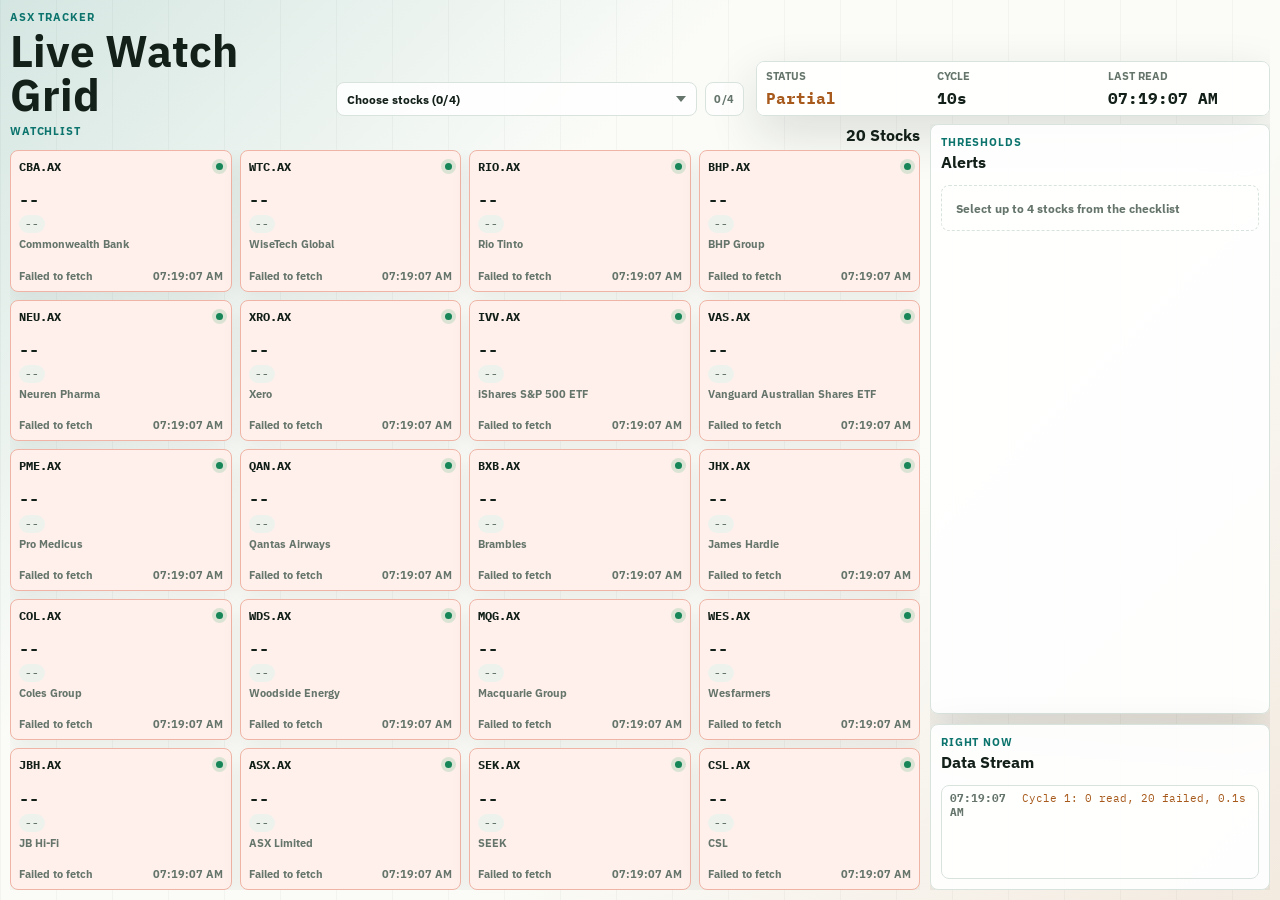
==== commit 82fcc849: "Patch 15 Patch 15" ====
--- a/ASX Stock tracker/index.html
+++ b/ASX Stock tracker/index.html
@@ -7,8 +7,8 @@
   <link rel="preconnect" href="https://fonts.googleapis.com">
   <link rel="preconnect" href="https://fonts.gstatic.com" crossorigin>
   <link href="https://fonts.googleapis.com/css2?family=IBM+Plex+Mono:wght@500;600;700&family=IBM+Plex+Sans:wght@500;600;700;800&display=swap" rel="stylesheet">
-  <link rel="stylesheet" href="styles.css?v=20260716-12">
-  <script type="module" src="app.js?v=20260716-8"></script>
+  <link rel="stylesheet" href="styles.css?v=20260717-2">
+  <script type="module" src="app.js?v=20260717-1"></script>
 </head>
 <body>
   <main class="dashboard-shell">
--- a/ASX Stock tracker/styles.css
+++ b/ASX Stock tracker/styles.css
@@ -622,9 +622,9 @@
   z-index: 2;
   top: 50%;
   left: 0;
-  min-width: 30px;
-  max-width: 52px;
-  padding: 1px 5px;
+  width: 19.5px;
+  height: 10px;
+  padding: 0;
   border-radius: 999px;
   background: #2479d6;
   color: #fff;
@@ -640,7 +640,7 @@
 
 .alert-row .threshold-value {
   color: #fff;
-  font-size: 0.5rem;
+  font-size: 0;
 }
 
 .threshold-meta {
